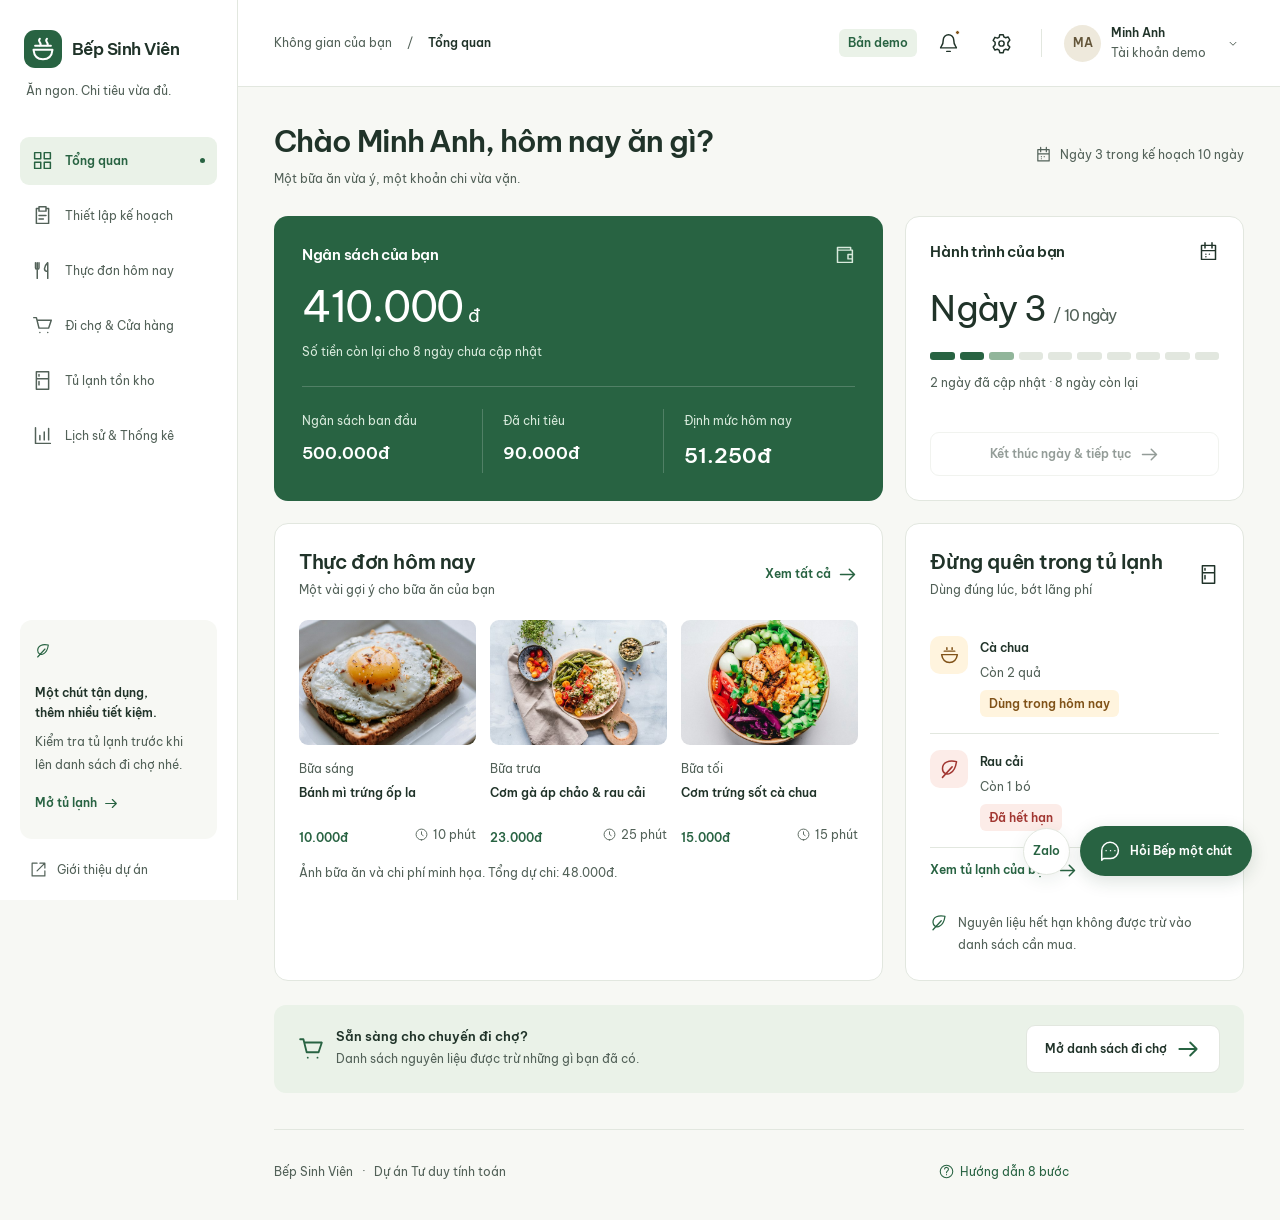
==== dashboard.html @ ee5feed2 "Add Bep Sinh Vien frontend demo" ====
<!doctype html>
<html lang="vi">
<head>
<meta charset="utf-8">
<meta name="viewport" content="width=device-width,initial-scale=1">
<meta name="description" content="Bản demo Bếp Sinh Viên — lập kế hoạch ăn uống, theo dõi ngân sách và tận dụng nguyên liệu.">
<title>Tổng quan · Bếp Sinh Viên</title>
<link rel="icon" href="assets/favicon.svg" type="image/svg+xml">
<link rel="stylesheet" href="css/style.css">
<link rel="stylesheet" href="css/dashboard.css">
<link rel="stylesheet" href="css/chatbot.css">
<script defer src="js/demo-data.js">
</script>
<script defer src="js/app.js">
</script>
<script defer src="js/planner-ui.js">
</script>
<script defer src="js/chatbot-ui.js">
</script>
</head>
<body>
<a class="skip-link" href="#main">Bỏ qua menu, tới nội dung</a>
<div class="sidebar-overlay" id="sidebar-overlay" hidden>
</div>
<aside class="sidebar" id="sidebar" aria-label="Điều hướng chính">
<a class="brand" href="index.html">
<img src="assets/favicon.svg" alt="">Bếp Sinh Viên</a>
<p class="sidebar-caption">Ăn ngon. Chi tiêu vừa đủ.</p>
<nav id="main-nav">
</nav>
<div class="sidebar-bottom">
<div class="sidebar-tip">
<span data-icon="leaf">
</span>
<strong>Một chút tận dụng,<br>thêm nhiều tiết kiệm.</strong>
<p>Kiểm tra tủ lạnh trước khi lên danh sách đi chợ nhé.</p>
<button class="text-btn" data-go="fridge">Mở tủ lạnh <span data-icon="arrow">
</span>
</button>
</div>
<a class="sidebar-home" href="index.html">
<span data-icon="external">
</span> Giới thiệu dự án</a>
</div>
</aside>
<div class="app-shell">
<header class="topbar">
<div class="row">
<button class="icon-btn mobile-menu" id="menu-toggle" aria-label="Mở menu" aria-controls="sidebar" aria-expanded="false">
<span data-icon="menu">
</span>
</button>
<span class="breadcrumb">Không gian của bạn <span>/</span>
<strong id="breadcrumb-current">Tổng quan</strong>
</span>
</div>
<div class="header-actions">
<span class="badge demo-badge">Bản demo</span>
<button class="icon-btn notification-button" id="notifications-btn" aria-label="Thông báo" aria-expanded="false" aria-controls="notifications">
<span data-icon="bell">
</span>
<i id="notification-dot">
</i>
</button>
<button class="icon-btn" data-drawer="settings" aria-label="Cài đặt">
<span data-icon="settings">
</span>
</button>
<span class="header-divider">
</span>
<button class="account-button" data-drawer="profile" aria-label="Tài khoản cá nhân">
<span class="avatar" id="header-avatar">MA</span>
<span class="account-label">
<strong id="header-name">Minh Anh</strong>
<small>Tài khoản demo</small>
</span>
<span data-icon="chevron">
</span>
</button>
</div>
<section class="notification-popover" id="notifications" aria-label="Thông báo" hidden>
</section>
</header>
<main id="main" class="main-content" tabindex="-1">
<div id="view">
</div>
<footer class="app-footer">
<span>Bếp Sinh Viên <span class="footer-dot">·</span> Dự án Tư duy tính toán</span>
<button class="text-btn" data-drawer="guide">
<span data-icon="help">
</span> Hướng dẫn 8 bước</button>
</footer>
</main>
</div>
<div class="floating-tools">
<button class="support-button" id="support-btn" aria-label="Hỗ trợ Zalo">Zalo</button>
<button class="assistant-button" id="chat-toggle" aria-expanded="false" aria-controls="chat-panel">
<span data-icon="chat">
</span>
<span>Hỏi Bếp một chút</span>
</button>
</div>
<section class="chat-panel" id="chat-panel" hidden aria-label="Trợ lý Bếp Sinh Viên">
<header>
<div class="row">
<span class="chat-avatar" data-icon="chef">
</span>
<div>
<strong>Bếp ở đây!</strong>
<small>Phản hồi mẫu · Chưa kết nối AI</small>
</div>
</div>
<button class="icon-btn" id="chat-close" aria-label="Đóng trợ lý">
<span data-icon="close">
</span>
</button>
</header>
<div class="chat-messages" id="chat-messages" role="log" aria-live="polite">
<div class="message assistant">Chào bạn! Muốn tận dụng nguyên liệu hay lên ý tưởng cho bữa tối? Chọn một câu hỏi để xem thử nhé.</div>
</div>
<div class="chat-suggestions">
<button data-chat="Tủ lạnh còn gì nấu nhanh?">Tủ lạnh còn gì nấu nhanh?</button>
<button data-chat="Thay thịt gà bằng gì?">Thay thịt gà bằng gì?</button>
<button data-chat="Hôm nay tôi chi 48.000đ">Nhập nhanh chi tiêu</button>
</div>
<form id="chat-form">
<label class="sr-only" for="chat-input">Tin nhắn</label>
<input id="chat-input" maxlength="500" placeholder="Nhắn với Bếp…" required autocomplete="off">
<button class="icon-btn" aria-label="Gửi tin nhắn">
<span data-icon="send">
</span>
</button>
</form>
</section>
<dialog id="drawer" class="drawer">
<header>
<h2 id="drawer-title">
</h2>
<button class="icon-btn" id="drawer-close" aria-label="Đóng bảng">
<span data-icon="close">
</span>
</button>
</header>
<div id="drawer-content">
</div>
</dialog>
<dialog id="confirm-dialog" class="confirm-dialog">
<h2 id="confirm-title">Xác nhận thao tác</h2>
<p id="confirm-message">
</p>
<div class="actions">
<button class="btn" id="confirm-cancel">Hủy</button>
<button class="btn primary" id="confirm-ok">Xác nhận</button>
</div>
</dialog>
<div id="toast" class="toast" role="status" hidden>
</div>
<noscript>
<p class="hint">Bật JavaScript để chuyển mục và thử các tương tác demo.</p>
</noscript>
</body>
</html>
---- css/style.css ----
@font-face{
  font-family:Be Vietnam Pro;
  src:url('../assets/fonts/BeVietnamPro-Regular.ttf') format('truetype');
  font-weight:400;
  font-style:normal;
  font-display:swap}
  @font-face{
    font-family:Be Vietnam Pro;
    src:url('../assets/fonts/BeVietnamPro-SemiBold.ttf') format('truetype');
    font-weight:500 900;
    font-style:normal;
    font-display:swap}
    :root{
      --bg:#f7f8f4;
      --surface:#fff;
      --text:#203329;
      --muted:#526158;
      --green:#286342;
      --green-hover:#1d4b31;
      --soft:#eaf2e8;
      --line:#e2e7df;
      --amber:#805218;
      --amber-bg:#fff4de;
      --red:#a13631;
      --red-bg:#fcece8;
      --radius:14px;
      --shadow:0 12px 36px #163b2414;
      color-scheme:light}
      [data-theme=dark]{
        --bg:#142019;
        --surface:#1d2c22;
        --text:#f0f5ee;
        --muted:#b4c6b7;
        --green:#9acda6;
        --green-hover:#b4dfbd;
        --soft:#2b4130;
        --line:#3b5040;
        --amber:#f1cf8c;
        --amber-bg:#493b23;
        --red:#f5b7b0;
        --red-bg:#4e2b29;
        color-scheme:dark}
        *{
          box-sizing:border-box}
          html{
            scroll-behavior:smooth;
            scroll-padding-top:90px}
            body{
              margin:0;
              font-family:'Be Vietnam Pro','Segoe UI',sans-serif;
              font-size:14px;
              line-height:1.65;
              background:var(--bg);
              color:var(--text)}
              button,input,select,textarea{
                font:inherit}
                button,a,input,select,textarea{
                  -webkit-tap-highlight-color:transparent}
                  button,a{
                    touch-action:manipulation}
                    button{
                      cursor:pointer}
                      button:disabled{
                        opacity:.48;
                        cursor:not-allowed}
                        a{
                          color:var(--green);
                          text-underline-offset:4px}
                          button{
                            color:inherit}
                            img{
                              display:block;
                              max-width:100%;
                              object-fit:cover}
                              h1,h2,h3,p{
                                margin:0}
                                h1,h2,h3{
                                  line-height:1.35;
                                  text-wrap:balance}
                                  h1{
                                    font-size:30px;
                                    letter-spacing:-.035em;
                                    font-weight:650}
                                    h2{
                                      font-size:20px;
                                      letter-spacing:-.02em;
                                      font-weight:650}
                                      h3{
                                        font-size:16px;
                                        font-weight:600}
                                        p{
                                          color:var(--muted)}
                                          small{
                                            font-size:12px;
                                            color:var(--muted)}
                                            strong,b{
                                              font-weight:650}
                                              .muted{
                                                color:var(--muted)}
                                                .green{
                                                  color:var(--green)}
                                                  .number{
                                                    font-variant-numeric:tabular-nums}
                                                    ::selection{
                                                      background:var(--green);
                                                      color:var(--bg)}
                                                      :focus-visible{
                                                        outline:3px solid var(--green);
                                                        outline-offset:4px}
                                                        input,textarea{
                                                          caret-color:var(--green)}
                                                          ::-webkit-scrollbar{
                                                            width:8px;
                                                            height:8px}
                                                            ::-webkit-scrollbar-thumb{
                                                              background:#a3b4a5;
                                                              border-radius:8px}
                                                              ::-webkit-scrollbar-track{
                                                                background:var(--bg)}
                                                                [hidden]{
                                                                  display:none!important}
                                                                  .icon{
                                                                    width:21px;
                                                                    height:21px;
                                                                    fill:none;
                                                                    stroke:currentColor;
                                                                    stroke-width:1.7;
                                                                    stroke-linecap:round;
                                                                    stroke-linejoin:round;
                                                                    flex-shrink:0}
                                                                    .btn{
                                                                      display:inline-flex;
                                                                      align-items:center;
                                                                      justify-content:center;
                                                                      gap:8px;
                                                                      min-height:44px;
                                                                      padding:10px 18px;
                                                                      border-radius:9px;
                                                                      border:1px solid var(--line);
                                                                      background:var(--surface);
                                                                      color:var(--text);
                                                                      text-decoration:none;
                                                                      font-weight:550;
                                                                      line-height:1.5}
                                                                      .btn:hover{
                                                                        background:var(--soft);
                                                                        border-color:var(--green)}
                                                                        .btn.primary{
                                                                          background:var(--green);
                                                                          color:var(--surface);
                                                                          border-color:var(--green)}
                                                                          [data-theme=dark] .btn.primary{
                                                                            color:#142019}
                                                                            .btn.primary:hover{
                                                                              background:var(--green-hover)}
                                                                              .btn.subtle{
                                                                                background:var(--soft);
                                                                                color:var(--green);
                                                                                border-color:transparent}
                                                                                .btn.small{
                                                                                  padding:7px 12px;
                                                                                  font-size:12px}
                                                                                  .btn.danger{
                                                                                    color:var(--red)}
                                                                                    .icon-btn{
                                                                                      width:44px;
                                                                                      height:44px;
                                                                                      border:0;
                                                                                      border-radius:10px;
                                                                                      background:transparent;
                                                                                      display:inline-flex;
                                                                                      align-items:center;
                                                                                      justify-content:center;
                                                                                      flex-shrink:0}
                                                                                      .icon-btn:hover{
                                                                                        background:var(--soft)}
                                                                                        .text-btn{
                                                                                          background:none;
                                                                                          border:0;
                                                                                          padding:8px 0;
                                                                                          color:var(--green);
                                                                                          text-decoration:none;
                                                                                          font-weight:600;
                                                                                          display:inline-flex;
                                                                                          align-items:center;
                                                                                          gap:6px;
                                                                                          min-height:44px}
                                                                                          .row{
                                                                                            display:flex;
                                                                                            align-items:center;
                                                                                            gap:12px}
                                                                                            .between{
                                                                                              justify-content:space-between}
                                                                                              .wrap{
                                                                                                flex-wrap:wrap}
                                                                                                .stack{
                                                                                                  display:grid;
                                                                                                  gap:20px}
                                                                                                  .actions{
                                                                                                    display:flex;
                                                                                                    align-items:center;
                                                                                                    gap:10px;
                                                                                                    flex-wrap:wrap}
                                                                                                    .badge{
                                                                                                      display:inline-flex;
                                                                                                      align-items:center;
                                                                                                      gap:5px;
                                                                                                      padding:4px 9px;
                                                                                                      border-radius:6px;
                                                                                                      background:var(--soft);
                                                                                                      color:var(--green);
                                                                                                      font-size:12px;
                                                                                                      font-weight:550;
                                                                                                      line-height:1.6}
                                                                                                      .badge.warn{
                                                                                                        background:var(--amber-bg);
                                                                                                        color:var(--amber)}
                                                                                                        .badge.danger{
                                                                                                          background:var(--red-bg);
                                                                                                          color:var(--red)}
                                                                                                          .badge.neutral{
                                                                                                            background:var(--bg);
                                                                                                            color:var(--muted)}
                                                                                                            .brand{
                                                                                                              display:inline-flex;
                                                                                                              align-items:center;
                                                                                                              gap:10px;
                                                                                                              color:var(--text);
                                                                                                              text-decoration:none;
                                                                                                              font-size:18px;
                                                                                                              font-weight:700;
                                                                                                              letter-spacing:-.03em}
                                                                                                              .brand img{
                                                                                                                width:38px;
                                                                                                                height:38px}
                                                                                                                .panel{
                                                                                                                  background:var(--surface);
                                                                                                                  border:1px solid var(--line);
                                                                                                                  border-radius:var(--radius);
                                                                                                                  padding:24px}
                                                                                                                  .panel-head{
                                                                                                                    display:flex;
                                                                                                                    justify-content:space-between;
                                                                                                                    align-items:center;
                                                                                                                    gap:16px;
                                                                                                                    margin-bottom:20px}
                                                                                                                    .panel-head p{
                                                                                                                      font-size:12px;
                                                                                                                      margin-top:5px}
                                                                                                                      .field{
                                                                                                                        display:grid;
                                                                                                                        gap:7px;
                                                                                                                        font-weight:550;
                                                                                                                        font-size:13px}
                                                                                                                        .field input,.field select,.field textarea{
                                                                                                                          width:100%;
                                                                                                                          min-height:46px;
                                                                                                                          border:1px solid var(--line);
                                                                                                                          border-radius:8px;
                                                                                                                          padding:10px 12px;
                                                                                                                          background:var(--surface);
                                                                                                                          color:var(--text);
                                                                                                                          font-weight:400}
                                                                                                                          .field textarea{
                                                                                                                            min-height:90px;
                                                                                                                            resize:vertical}
                                                                                                                            .field input::placeholder,.field textarea::placeholder{
                                                                                                                              color:var(--muted);
                                                                                                                              opacity:1}
                                                                                                                              .field input:focus,.field select:focus{
                                                                                                                                border-color:var(--green)}
                                                                                                                                .field small{
                                                                                                                                  font-weight:400}
                                                                                                                                  .form-grid{
                                                                                                                                    display:grid;
                                                                                                                                    grid-template-columns:1fr 1fr;
                                                                                                                                    gap:20px}
                                                                                                                                    .form-error{
                                                                                                                                      color:var(--red);
                                                                                                                                      min-height:24px;
                                                                                                                                      font-size:13px;
                                                                                                                                      margin-top:12px}
                                                                                                                                      .hint{
                                                                                                                                        padding:14px 16px;
                                                                                                                                        border-radius:9px;
                                                                                                                                        background:var(--soft);
                                                                                                                                        color:var(--green);
                                                                                                                                        font-size:13px}
                                                                                                                                        .hint.warn{
                                                                                                                                          background:var(--amber-bg);
                                                                                                                                          color:var(--amber)}
                                                                                                                                          .chip{
                                                                                                                                            display:inline-flex;
                                                                                                                                            align-items:center;
                                                                                                                                            gap:8px;
                                                                                                                                            border:1px solid var(--line);
                                                                                                                                            border-radius:8px;
                                                                                                                                            padding:9px 12px;
                                                                                                                                            cursor:pointer;
                                                                                                                                            font-size:13px;
                                                                                                                                            min-height:44px}
                                                                                                                                            .chip:has(input:checked){
                                                                                                                                              background:var(--soft);
                                                                                                                                              border-color:var(--green);
                                                                                                                                              color:var(--green)}
                                                                                                                                              input[type=checkbox],input[type=radio]{
                                                                                                                                                accent-color:var(--green);
                                                                                                                                                width:17px;
                                                                                                                                                height:17px;
                                                                                                                                                flex-shrink:0}
                                                                                                                                                .table-wrap{
                                                                                                                                                  overflow:auto}
                                                                                                                                                  table{
                                                                                                                                                    border-collapse:collapse;
                                                                                                                                                    width:100%;
                                                                                                                                                    text-align:left;
                                                                                                                                                    white-space:nowrap;
                                                                                                                                                    font-size:13px}
                                                                                                                                                    th{
                                                                                                                                                      font-size:12px;
                                                                                                                                                      text-transform:uppercase;
                                                                                                                                                      letter-spacing:.03em;
                                                                                                                                                      color:var(--muted);
                                                                                                                                                      font-weight:550;
                                                                                                                                                      background:var(--bg)}
                                                                                                                                                      th,td{
                                                                                                                                                        padding:15px 12px;
                                                                                                                                                        border-bottom:1px solid var(--line)}
                                                                                                                                                        td:first-child,th:first-child{
                                                                                                                                                          padding-left:16px}
                                                                                                                                                          tbody tr:last-child td{
                                                                                                                                                            border-bottom:0}
                                                                                                                                                            .empty{
                                                                                                                                                              text-align:center;
                                                                                                                                                              padding:36px 20px}
                                                                                                                                                              .empty .icon{
                                                                                                                                                                width:36px;
                                                                                                                                                                height:36px;
                                                                                                                                                                color:var(--muted);
                                                                                                                                                                margin-bottom:12px}
                                                                                                                                                                .empty p{
                                                                                                                                                                  margin-top:8px}
                                                                                                                                                                  .skip-link{
                                                                                                                                                                    position:absolute;
                                                                                                                                                                    left:10px;
                                                                                                                                                                    top:-100px;
                                                                                                                                                                    z-index:100;
                                                                                                                                                                    background:var(--surface);
                                                                                                                                                                    padding:12px}
                                                                                                                                                                    .skip-link:focus{
                                                                                                                                                                      top:10px}
                                                                                                                                                                      .toast{
                                                                                                                                                                        position:fixed;
                                                                                                                                                                        bottom:26px;
                                                                                                                                                                        left:50%;
                                                                                                                                                                        transform:translateX(-50%);
                                                                                                                                                                        z-index:100;
                                                                                                                                                                        background:var(--text);
                                                                                                                                                                        color:var(--bg);
                                                                                                                                                                        padding:13px 20px;
                                                                                                                                                                        border-radius:10px;
                                                                                                                                                                        box-shadow:var(--shadow);
                                                                                                                                                                        max-width:min(90vw,540px);
                                                                                                                                                                        font-size:13px}
                                                                                                                                                                        .page-shell{
                                                                                                                                                                          max-width:1180px;
                                                                                                                                                                          margin:auto;
                                                                                                                                                                          padding:0 32px}
                                                                                                                                                                          .public-nav{
                                                                                                                                                                            height:90px;
                                                                                                                                                                            display:flex;
                                                                                                                                                                            align-items:center;
                                                                                                                                                                            justify-content:space-between;
                                                                                                                                                                            gap:24px}
                                                                                                                                                                            .public-nav nav{
                                                                                                                                                                              display:flex;
                                                                                                                                                                              gap:28px;
                                                                                                                                                                              align-items:center}
                                                                                                                                                                              .public-nav nav>a:not(.btn){
                                                                                                                                                                                color:var(--muted);
                                                                                                                                                                                text-decoration:none;
                                                                                                                                                                                font-size:13px}
                                                                                                                                                                                .hero{
                                                                                                                                                                                  display:grid;
                                                                                                                                                                                  grid-template-columns:1.05fr 1fr;
                                                                                                                                                                                  align-items:center;
                                                                                                                                                                                  gap:70px;
                                                                                                                                                                                  padding:65px 0 90px}
                                                                                                                                                                                  .hero h1{
                                                                                                                                                                                    font-size:60px;
                                                                                                                                                                                    line-height:1.17;
                                                                                                                                                                                    max-width:650px}
                                                                                                                                                                                    .hero h1 span{
                                                                                                                                                                                      color:var(--green)}
                                                                                                                                                                                      .hero p{
                                                                                                                                                                                        font-size:17px;
                                                                                                                                                                                        margin:24px 0 30px;
                                                                                                                                                                                        max-width:480px}
                                                                                                                                                                                        .hero-visual{
                                                                                                                                                                                          position:relative}
                                                                                                                                                                                          .hero-visual>img{
                                                                                                                                                                                            width:100%;
                                                                                                                                                                                            height:490px;
                                                                                                                                                                                            border-radius:150px 150px 20px 20px}
                                                                                                                                                                                            .hero-note{
                                                                                                                                                                                              position:absolute;
                                                                                                                                                                                              left:-30px;
                                                                                                                                                                                              bottom:32px;
                                                                                                                                                                                              background:var(--surface);
                                                                                                                                                                                              box-shadow:var(--shadow);
                                                                                                                                                                                              padding:20px 24px;
                                                                                                                                                                                              border-radius:12px}
                                                                                                                                                                                              .hero-note strong{
                                                                                                                                                                                                display:block;
                                                                                                                                                                                                font-size:25px}
                                                                                                                                                                                                .hero-foot{
                                                                                                                                                                                                  margin-top:20px;
                                                                                                                                                                                                  font-size:12px}
                                                                                                                                                                                                  .public-section{
                                                                                                                                                                                                    padding:64px 0;
                                                                                                                                                                                                    border-top:1px solid var(--line)}
                                                                                                                                                                                                    .public-section>h2{
                                                                                                                                                                                                      font-size:32px;
                                                                                                                                                                                                      max-width:600px;
                                                                                                                                                                                                      margin-bottom:18px}
                                                                                                                                                                                                      .feature-rows{
                                                                                                                                                                                                        display:grid;
                                                                                                                                                                                                        grid-template-columns:repeat(3,1fr);
                                                                                                                                                                                                        gap:44px;
                                                                                                                                                                                                        margin-top:38px}
                                                                                                                                                                                                        .feature-rows h3{
                                                                                                                                                                                                          margin-bottom:10px}
                                                                                                                                                                                                          .feature-rows .icon{
                                                                                                                                                                                                            color:var(--green);
                                                                                                                                                                                                            width:29px;
                                                                                                                                                                                                            height:29px;
                                                                                                                                                                                                            margin-bottom:18px}
                                                                                                                                                                                                            .public-footer{
                                                                                                                                                                                                              padding:30px 0 40px;
                                                                                                                                                                                                              display:flex;
                                                                                                                                                                                                              gap:20px;
                                                                                                                                                                                                              justify-content:space-between;
                                                                                                                                                                                                              font-size:12px;
                                                                                                                                                                                                              color:var(--muted);
                                                                                                                                                                                                              border-top:1px solid var(--line)}
                                                                                                                                                                                                              .login-layout{
                                                                                                                                                                                                                min-height:calc(100vh - 90px);
                                                                                                                                                                                                                display:grid;
                                                                                                                                                                                                                grid-template-columns:1fr 1fr;
                                                                                                                                                                                                                gap:90px;
                                                                                                                                                                                                                align-items:center;
                                                                                                                                                                                                                padding-bottom:60px}
                                                                                                                                                                                                                .login-story{
                                                                                                                                                                                                                  background:var(--soft);
                                                                                                                                                                                                                  padding:48px;
                                                                                                                                                                                                                  border-radius:18px;
                                                                                                                                                                                                                  position:relative;
                                                                                                                                                                                                                  overflow:hidden}
                                                                                                                                                                                                                  .login-story h1{
                                                                                                                                                                                                                    font-size:40px;
                                                                                                                                                                                                                    margin-bottom:20px}
                                                                                                                                                                                                                    .login-story>img{
                                                                                                                                                                                                                      width:100%;
                                                                                                                                                                                                                      height:270px;
                                                                                                                                                                                                                      border-radius:12px;
                                                                                                                                                                                                                      margin-top:30px}
                                                                                                                                                                                                                      .login-form{
                                                                                                                                                                                                                        max-width:420px;
                                                                                                                                                                                                                        width:100%;
                                                                                                                                                                                                                        justify-self:center}
                                                                                                                                                                                                                        .login-form h1{
                                                                                                                                                                                                                          font-size:28px;
                                                                                                                                                                                                                          margin-bottom:10px}
                                                                                                                                                                                                                          .login-form form{
                                                                                                                                                                                                                            display:grid;
                                                                                                                                                                                                                            gap:18px;
                                                                                                                                                                                                                            margin-top:24px}
                                                                                                                                                                                                                            .login-form .btn{
                                                                                                                                                                                                                              width:100%}
                                                                                                                                                                                                                              .segmented{
                                                                                                                                                                                                                                display:flex;
                                                                                                                                                                                                                                background:var(--bg);
                                                                                                                                                                                                                                padding:4px;
                                                                                                                                                                                                                                border:1px solid var(--line);
                                                                                                                                                                                                                                border-radius:10px;
                                                                                                                                                                                                                                margin:24px 0}
                                                                                                                                                                                                                                .segmented button{
                                                                                                                                                                                                                                  flex:1;
                                                                                                                                                                                                                                  min-height:42px;
                                                                                                                                                                                                                                  background:none;
                                                                                                                                                                                                                                  border:0;
                                                                                                                                                                                                                                  border-radius:7px;
                                                                                                                                                                                                                                  color:var(--muted)}
                                                                                                                                                                                                                                  .segmented button.active{
                                                                                                                                                                                                                                    background:var(--surface);
                                                                                                                                                                                                                                    color:var(--green);
                                                                                                                                                                                                                                    font-weight:600}
                                                                                                                                                                                                                                    .divider{
                                                                                                                                                                                                                                      display:flex;
                                                                                                                                                                                                                                      align-items:center;
                                                                                                                                                                                                                                      gap:15px;
                                                                                                                                                                                                                                      color:var(--muted);
                                                                                                                                                                                                                                      font-size:12px;
                                                                                                                                                                                                                                      margin:20px 0}
                                                                                                                                                                                                                                      .divider:before,.divider:after{
                                                                                                                                                                                                                                        content:'';
                                                                                                                                                                                                                                        height:1px;
                                                                                                                                                                                                                                        background:var(--line);
                                                                                                                                                                                                                                        flex:1}
                                                                                                                                                                                                                                        .login-note{
                                                                                                                                                                                                                                          margin-top:20px;
                                                                                                                                                                                                                                          font-size:12px;
                                                                                                                                                                                                                                          text-align:center}
                                                                                                                                                                                                                                          .full{
                                                                                                                                                                                                                                            width:100%}
                                                                                                                                                                                                                                            .mt{
                                                                                                                                                                                                                                              margin-top:20px}
                                                                                                                                                                                                                                              .table-wrap{
                                                                                                                                                                                                                                                position:relative;
                                                                                                                                                                                                                                                min-width:0}
                                                                                                                                                                                                                                                @media(max-width:960px){
                                                                                                                                                                                                                                                  .hero{
                                                                                                                                                                                                                                                    gap:35px}
                                                                                                                                                                                                                                                    .hero h1{
                                                                                                                                                                                                                                                      font-size:44px}
                                                                                                                                                                                                                                                      .hero-visual>img{
                                                                                                                                                                                                                                                        height:420px}
                                                                                                                                                                                                                                                        .login-layout{
                                                                                                                                                                                                                                                          gap:40px}
                                                                                                                                                                                                                                                          .login-story{
                                                                                                                                                                                                                                                            padding:30px}
                                                                                                                                                                                                                                                            .login-story h1{
                                                                                                                                                                                                                                                              font-size:32px}
                                                                                                                                                                                                                                                            }
                                                                                                                                                                                                                                                            @media(max-width:650px){
                                                                                                                                                                                                                                                              body{
                                                                                                                                                                                                                                                                font-size:14px}
                                                                                                                                                                                                                                                                h1{
                                                                                                                                                                                                                                                                  font-size:26px}
                                                                                                                                                                                                                                                                  .page-shell{
                                                                                                                                                                                                                                                                    padding:0 20px}
                                                                                                                                                                                                                                                                    .public-nav{
                                                                                                                                                                                                                                                                      height:76px}
                                                                                                                                                                                                                                                                      .public-nav nav>a:not(.btn){
                                                                                                                                                                                                                                                                        display:none}
                                                                                                                                                                                                                                                                        .brand{
                                                                                                                                                                                                                                                                          font-size:16px}
                                                                                                                                                                                                                                                                          .brand img{
                                                                                                                                                                                                                                                                            width:32px;
                                                                                                                                                                                                                                                                            height:32px}
                                                                                                                                                                                                                                                                            .hero{
                                                                                                                                                                                                                                                                              grid-template-columns:1fr;
                                                                                                                                                                                                                                                                              padding:34px 0 50px;
                                                                                                                                                                                                                                                                              gap:35px}
                                                                                                                                                                                                                                                                              .hero h1{
                                                                                                                                                                                                                                                                                font-size:42px}
                                                                                                                                                                                                                                                                                .hero p{
                                                                                                                                                                                                                                                                                  font-size:15px}
                                                                                                                                                                                                                                                                                  .hero-visual>img{
                                                                                                                                                                                                                                                                                    height:310px;
                                                                                                                                                                                                                                                                                    border-radius:100px 100px 16px 16px}
                                                                                                                                                                                                                                                                                    .hero-note{
                                                                                                                                                                                                                                                                                      left:12px;
                                                                                                                                                                                                                                                                                      bottom:16px;
                                                                                                                                                                                                                                                                                      padding:14px 18px}
                                                                                                                                                                                                                                                                                      .feature-rows{
                                                                                                                                                                                                                                                                                        grid-template-columns:1fr;
                                                                                                                                                                                                                                                                                        gap:30px}
                                                                                                                                                                                                                                                                                        .public-section{
                                                                                                                                                                                                                                                                                          padding:40px 0}
                                                                                                                                                                                                                                                                                          .public-section>h2{
                                                                                                                                                                                                                                                                                            font-size:26px}
                                                                                                                                                                                                                                                                                            .public-footer{
                                                                                                                                                                                                                                                                                              flex-direction:column}
                                                                                                                                                                                                                                                                                              .login-layout{
                                                                                                                                                                                                                                                                                                grid-template-columns:1fr;
                                                                                                                                                                                                                                                                                                padding:30px 0 50px;
                                                                                                                                                                                                                                                                                                gap:32px}
                                                                                                                                                                                                                                                                                                .login-story{
                                                                                                                                                                                                                                                                                                  display:none}
                                                                                                                                                                                                                                                                                                  .form-grid{
                                                                                                                                                                                                                                                                                                    grid-template-columns:1fr;
                                                                                                                                                                                                                                                                                                    gap:16px}
                                                                                                                                                                                                                                                                                                    .panel{
                                                                                                                                                                                                                                                                                                      padding:18px}
                                                                                                                                                                                                                                                                                                      .panel-head{
                                                                                                                                                                                                                                                                                                        align-items:flex-start}
                                                                                                                                                                                                                                                                                                        .panel-head h2{
                                                                                                                                                                                                                                                                                                          font-size:18px}
                                                                                                                                                                                                                                                                                                        }
                                                                                                                                                                                                                                                                                                        @media(prefers-reduced-motion:reduce){
                                                                                                                                                                                                                                                                                                          html{
                                                                                                                                                                                                                                                                                                            scroll-behavior:auto}
                                                                                                                                                                                                                                                                                                            *,*:before,*:after{
                                                                                                                                                                                                                                                                                                              animation:none!important;
                                                                                                                                                                                                                                                                                                              transition:none!important}
                                                                                                                                                                                                                                                                                                            }
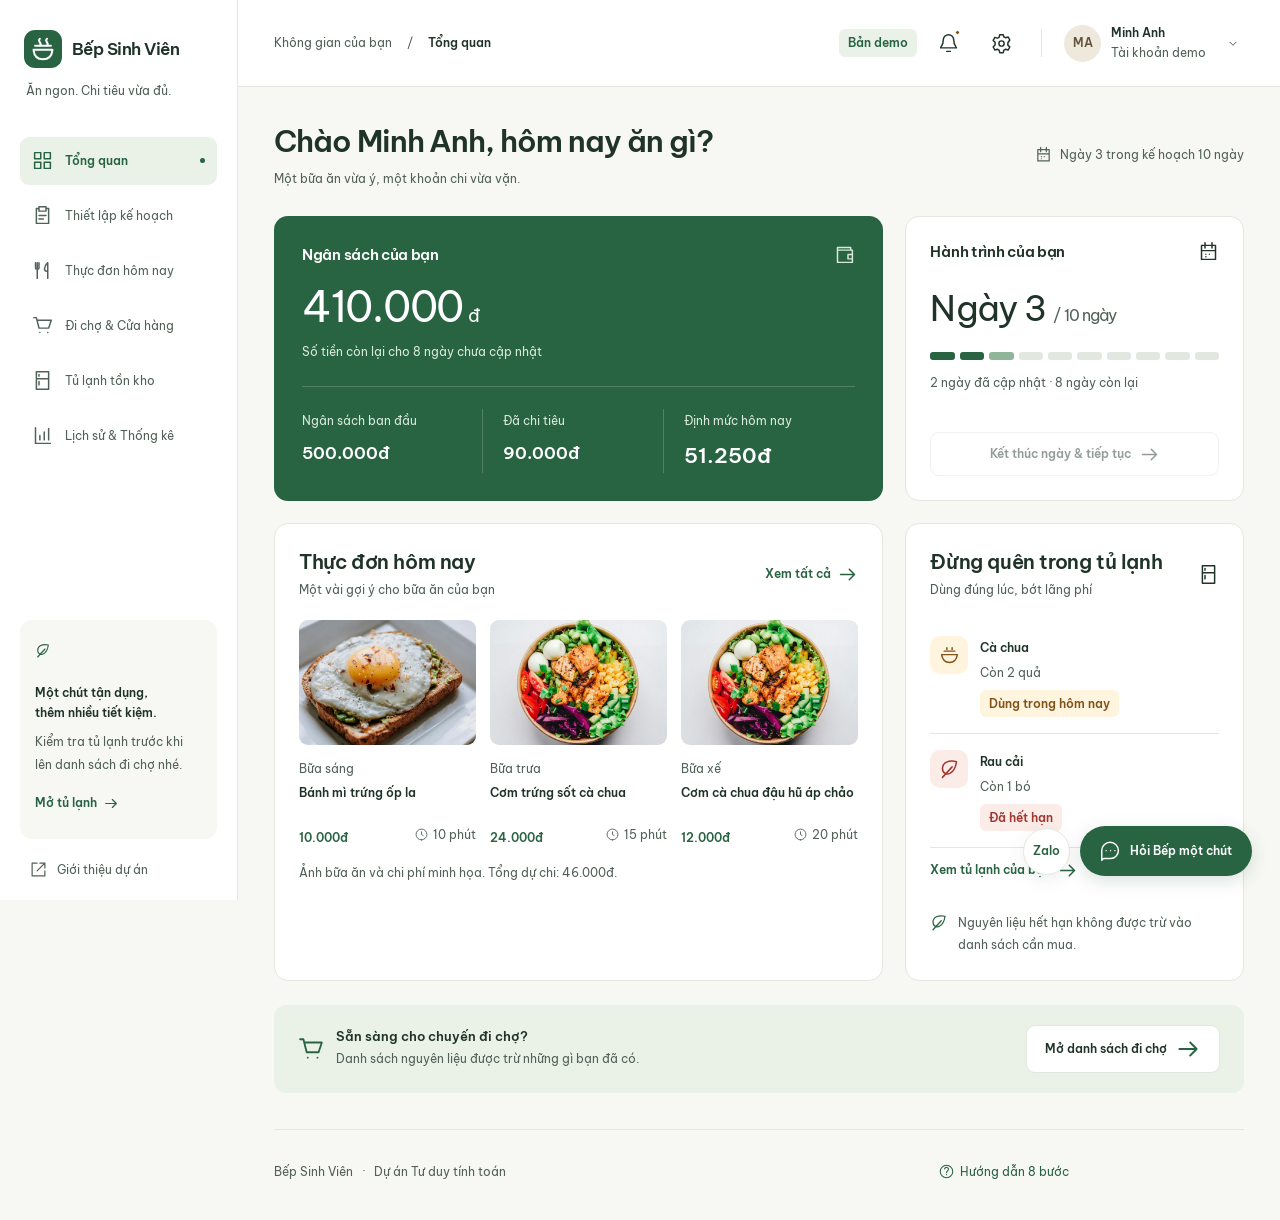
==== commit 82d4b8fe: "feat: cap nhat thiet lap ke hoach, thuc don da mon, uu tien tu lanh va xoay tua nguyen lieu" ====
--- a/dashboard.html
+++ b/dashboard.html
@@ -9,12 +9,15 @@
 <link rel="stylesheet" href="css/style.css">
 <link rel="stylesheet" href="css/dashboard.css">
 <link rel="stylesheet" href="css/chatbot.css">
+<link rel="stylesheet" href="css/menu.css">
 <script defer src="js/demo-data.js">
 </script>
+<script defer src="js/menu-planner.js"></script>
 <script defer src="js/app.js">
 </script>
 <script defer src="js/planner-ui.js">
 </script>
+<script defer src="js/menu-ui.js"></script>
 <script defer src="js/chatbot-ui.js">
 </script>
 </head>
--- a/css/menu.css
+++ b/css/menu.css
@@ -0,0 +1,822 @@
+/* Thiết lập kế hoạch & Thực đơn hôm nay theo mẫu chuẩn */
+
+/* Form thiết lập kế hoạch */
+.setup-plan-card {
+  padding: 24px;
+}
+.setup-plan-card .form-section {
+  margin-bottom: 24px;
+  padding-bottom: 20px;
+  border-bottom: 1px solid var(--line);
+}
+.setup-plan-card .form-section:last-child {
+  border-bottom: none;
+  margin-bottom: 0;
+  padding-bottom: 0;
+}
+.form-hint {
+  font-size: 13px;
+  color: var(--muted);
+  margin-bottom: 16px;
+  line-height: 1.5;
+}
+.two-cols {
+  display: grid;
+  grid-template-columns: 1fr 1fr;
+  gap: 16px;
+}
+.two-cols .field {
+  margin: 0;
+}
+.two-cols .field input {
+  font-size: 16px;
+  padding: 10px 14px;
+  border-radius: 10px;
+}
+.pill-title {
+  display: block;
+  font-size: 14px;
+  font-weight: 600;
+  color: var(--foreground);
+  margin-bottom: 10px;
+}
+.pill-group {
+  display: flex;
+  align-items: center;
+  gap: 10px;
+}
+.pill-group.wrap {
+  flex-wrap: wrap;
+}
+.pill-chip {
+  display: inline-flex;
+  align-items: center;
+  justify-content: center;
+  padding: 8px 18px;
+  border-radius: 999px;
+  border: 1.5px solid #d2dbd5;
+  background: var(--surface);
+  color: var(--foreground);
+  font-size: 14px;
+  font-weight: 500;
+  cursor: pointer;
+  transition: all 0.2s ease;
+  user-select: none;
+}
+.pill-chip input {
+  position: absolute;
+  opacity: 0;
+  width: 0;
+  height: 0;
+  pointer-events: none;
+}
+.pill-chip:hover {
+  border-color: #1b6342;
+  background: #f4f8f5;
+}
+.pill-chip.active {
+  background: #1b6342 !important;
+  border-color: #1b6342 !important;
+  color: #ffffff !important;
+  font-weight: 600;
+  box-shadow: 0 2px 6px rgba(27, 99, 66, 0.25);
+}
+.btn-start-plan {
+  padding: 12px 26px;
+  font-size: 15px;
+  font-weight: 600;
+}
+.plan-quickview-card {
+  padding: 24px;
+}
+.plan-quickview-card h2 {
+  font-size: 18px;
+  margin-bottom: 16px;
+}
+
+/* Tabs chuyển ngày: Ngày 1, Ngày 2... */
+.day-tabs-wrapper {
+  margin-bottom: 24px;
+  overflow-x: auto;
+  padding-bottom: 6px;
+  -webkit-overflow-scrolling: touch;
+}
+.day-tabs-list {
+  display: flex;
+  gap: 10px;
+  align-items: center;
+}
+.day-tab-btn {
+  padding: 8px 18px;
+  border-radius: 999px;
+  border: 1.5px solid transparent;
+  background: #eef2ef;
+  color: var(--foreground);
+  font-size: 14px;
+  font-weight: 600;
+  cursor: pointer;
+  white-space: nowrap;
+  transition: all 0.2s ease;
+}
+.day-tab-btn:hover {
+  background: #dfe7e1;
+}
+.day-tab-btn.active {
+  background: #1b6342;
+  color: #ffffff;
+  box-shadow: 0 2px 6px rgba(27, 99, 66, 0.25);
+}
+
+/* Header & Tóm tắt kế hoạch */
+.menu-header-group {
+  margin-bottom: 20px;
+}
+.menu-header-group h1 {
+  font-size: 26px;
+  font-weight: 700;
+}
+.menu-summary-text {
+  font-size: 14px;
+  color: var(--muted);
+  line-height: 1.6;
+  margin-top: 8px;
+}
+.menu-summary-text strong {
+  color: var(--foreground);
+}
+
+/* Alert Box ngân sách */
+.budget-alert-box {
+  padding: 14px 20px;
+  border-radius: 12px;
+  margin-bottom: 24px;
+  font-size: 14px;
+  line-height: 1.5;
+}
+.budget-alert-box.warning {
+  background-color: #fef9e7;
+  border: 1px solid #fce8b2;
+  color: #684c04;
+}
+.budget-alert-box.success {
+  background-color: #edf7ed;
+  border: 1px solid #c8e6c9;
+  color: #1b5e20;
+}
+.budget-alert-box p {
+  margin: 0;
+}
+
+/* 3 Thẻ thống kê */
+.menu-stats-row {
+  display: grid;
+  grid-template-columns: repeat(3, 1fr);
+  gap: 18px;
+  margin-bottom: 32px;
+}
+.stat-box {
+  background: var(--surface);
+  border: 1px solid var(--line);
+  border-radius: 14px;
+  padding: 20px;
+  display: flex;
+  flex-direction: column;
+}
+.stat-title {
+  font-size: 13px;
+  color: var(--muted);
+}
+.stat-number {
+  font-size: 26px;
+  font-weight: 700;
+  margin-top: 8px;
+  color: var(--foreground);
+}
+.stat-number.over-budget {
+  color: #1b6342;
+}
+.stat-number.on-budget {
+  color: #1b6342;
+}
+.stat-footnote {
+  font-size: 12px;
+  color: var(--muted);
+  margin-top: 4px;
+}
+
+/* Tiêu chí thông minh: Tủ lạnh, xoay tua, nhiều món */
+.smart-criteria-strip {
+  display: grid;
+  grid-template-columns: repeat(auto-fit, minmax(280px, 1fr));
+  gap: 12px;
+  margin-bottom: 24px;
+}
+.criteria-pill {
+  display: flex;
+  align-items: center;
+  gap: 10px;
+  background: #f2f8f4;
+  border: 1px solid #cde3d4;
+  border-radius: 12px;
+  padding: 10px 14px;
+  font-size: 13px;
+  color: #244b34;
+  line-height: 1.4;
+}
+.criteria-pill .icon {
+  width: 20px;
+  height: 20px;
+  color: #1b6342;
+  flex-shrink: 0;
+}
+.criteria-pill strong {
+  color: #113824;
+}
+
+/* Thẻ trạng thái nguyên liệu tủ lạnh & mua thêm */
+.dish-stock-badge {
+  display: inline-flex;
+  align-items: center;
+  gap: 6px;
+  font-size: 12px;
+  font-weight: 500;
+  padding: 4px 10px;
+  border-radius: 6px;
+  margin-top: 6px;
+  width: fit-content;
+}
+.dish-stock-badge .icon {
+  width: 14px;
+  height: 14px;
+  flex-shrink: 0;
+}
+.dish-stock-badge.in-stock {
+  background: #eaf5ed;
+  color: #1b6342;
+  border: 1px solid #bce1c9;
+}
+.dish-stock-badge.partial-stock {
+  background: #fdf8e6;
+  color: #8a6508;
+  border: 1px solid #f9e7a8;
+}
+.dish-stock-badge.need-buy {
+  background: #f4f5f5;
+  color: #555e58;
+  border: 1px solid #dcdee0;
+}
+
+/* Món ăn trong ngày - Hỗ trợ nhiều món */
+.daily-menu-section {
+  margin-bottom: 36px;
+}
+.daily-meal-cards-stack {
+  display: flex;
+  flex-direction: column;
+  gap: 16px;
+  margin-top: 18px;
+}
+.meal-block {
+  background: var(--surface);
+  border: 1.5px solid var(--line);
+  border-radius: 14px;
+  padding: 18px 20px;
+  transition: all 0.2s ease;
+}
+.meal-block.is-active {
+  border-color: #1b6342;
+  box-shadow: 0 0 0 1px #1b6342;
+}
+.meal-block-header {
+  display: flex;
+  justify-content: space-between;
+  align-items: center;
+  flex-wrap: wrap;
+  gap: 12px;
+  padding-bottom: 14px;
+  border-bottom: 1px dashed var(--line);
+  margin-bottom: 14px;
+}
+.meal-block-title {
+  display: flex;
+  align-items: center;
+  gap: 10px;
+  flex-wrap: wrap;
+}
+.meal-badge {
+  font-size: 15px;
+  font-weight: 700;
+  color: #113824;
+  background: #eaf5ed;
+  padding: 4px 14px;
+  border-radius: 999px;
+}
+.meal-cost-badge {
+  font-size: 17px;
+  font-weight: 700;
+  color: #1b6342;
+}
+.meal-dish-count {
+  font-size: 13px;
+  color: var(--muted);
+}
+.btn-add-more {
+  display: inline-flex;
+  align-items: center;
+  gap: 6px;
+  font-weight: 600;
+}
+
+.meal-dishes-sublist {
+  display: flex;
+  flex-direction: column;
+  gap: 10px;
+}
+.empty-meal-hint {
+  font-size: 13px;
+  color: var(--muted);
+  font-style: italic;
+  padding: 12px;
+  background: #f9fbf9;
+  border-radius: 8px;
+  border: 1px dashed var(--line);
+}
+.subdish-item {
+  display: flex;
+  justify-content: space-between;
+  align-items: center;
+  gap: 16px;
+  padding: 12px 16px;
+  background: #fbfdfb;
+  border: 1px solid #e3eae5;
+  border-radius: 10px;
+  transition: background 0.15s ease, border-color 0.15s ease;
+}
+.subdish-item:hover {
+  background: #f4f8f5;
+  border-color: #bcd4c4;
+}
+.subdish-main-info {
+  flex: 1;
+  min-width: 0;
+}
+.subdish-name-line {
+  display: flex;
+  align-items: baseline;
+  gap: 10px;
+  flex-wrap: wrap;
+}
+.subdish-name {
+  font-size: 15px;
+  font-weight: 700;
+  color: var(--foreground);
+}
+.subdish-tag {
+  font-size: 11px;
+  font-weight: 600;
+  color: #1b6342;
+  background: #e8f5ed;
+  padding: 2px 8px;
+  border-radius: 999px;
+}
+.subdish-price {
+  font-size: 14px;
+  font-weight: 700;
+  color: #1b6342;
+}
+.subdish-ingredients {
+  font-size: 12px;
+  color: var(--muted);
+  margin: 4px 0 2px;
+  line-height: 1.4;
+}
+.subdish-controls {
+  display: flex;
+  align-items: center;
+  gap: 8px;
+  flex-shrink: 0;
+}
+.subdish-controls .danger {
+  color: #b71c1c;
+}
+.subdish-controls .danger:hover {
+  color: #d32f2f;
+  background: #ffebee;
+}
+
+/* Tương thích ngược kiểu cũ */
+.daily-meal-detail-list {
+  display: flex;
+  flex-direction: column;
+  gap: 14px;
+  margin-top: 16px;
+}
+.meal-detail-item {
+  background: var(--surface);
+  border: 1px solid var(--line);
+  border-radius: 14px;
+  padding: 20px;
+  transition: border-color 0.2s ease;
+}
+.meal-detail-item.is-active {
+  border-color: #1b6342;
+  box-shadow: 0 0 0 1px #1b6342;
+}
+.meal-detail-top {
+  display: flex;
+  justify-content: space-between;
+  align-items: baseline;
+  gap: 16px;
+}
+.meal-title-group {
+  display: flex;
+  align-items: baseline;
+  gap: 8px;
+  flex-wrap: wrap;
+}
+.meal-period-tag {
+  font-size: 15px;
+  font-weight: 600;
+  color: var(--foreground);
+}
+.meal-dish-name {
+  font-size: 16px;
+  font-weight: 700;
+  color: var(--foreground);
+}
+.meal-price {
+  font-size: 16px;
+  font-weight: 700;
+  color: var(--foreground);
+  flex-shrink: 0;
+}
+.meal-ingredients-line {
+  font-size: 13px;
+  color: var(--muted);
+  margin: 6px 0 14px;
+  line-height: 1.5;
+}
+.meal-action-row {
+  display: flex;
+  align-items: center;
+  gap: 12px;
+}
+
+/* Dòng xác nhận đề xuất & Thay thế bữa ăn */
+.menu-decision-bar {
+  display: flex;
+  align-items: center;
+  gap: 14px;
+  margin-top: 24px;
+  flex-wrap: wrap;
+}
+.btn-confirm-plan {
+  padding: 10px 22px;
+  font-weight: 600;
+}
+.btn-swap-plan {
+  padding: 10px 20px;
+}
+
+/* Điểm chuyển giao tới Form Đăng nhập hoặc Đăng ký (Tự đề xuất) */
+.handoff-cta-banner {
+  margin: 36px 0;
+  background: linear-gradient(135deg, #eaf5ed 0%, #f6faf7 100%);
+  border: 1.5px solid #c0dfcc;
+  border-radius: 16px;
+  padding: 26px;
+}
+.handoff-cta-inner {
+  display: flex;
+  align-items: center;
+  gap: 24px;
+  flex-wrap: wrap;
+}
+.handoff-icon-wrap {
+  width: 56px;
+  height: 56px;
+  border-radius: 50%;
+  background: #1b6342;
+  color: #fff;
+  display: flex;
+  align-items: center;
+  justify-content: center;
+  flex-shrink: 0;
+}
+.handoff-icon-wrap .icon {
+  width: 28px;
+  height: 28px;
+}
+.handoff-copy {
+  flex: 1;
+  min-width: 260px;
+}
+.handoff-copy .badge {
+  background: #1b6342;
+  color: #fff;
+  font-size: 11px;
+  margin-bottom: 6px;
+}
+.handoff-copy h3 {
+  font-size: 18px;
+  font-weight: 700;
+  color: #113824;
+  margin-bottom: 6px;
+}
+.handoff-copy p {
+  font-size: 13px;
+  color: #2c4d39;
+  line-height: 1.5;
+  margin: 0;
+}
+.handoff-cta-buttons {
+  display: flex;
+  flex-direction: column;
+  gap: 8px;
+  flex-shrink: 0;
+}
+.handoff-cta-buttons .btn {
+  text-align: center;
+  white-space: nowrap;
+}
+
+/* Đề xuất bữa tối đơn giản */
+.simple-dinner-section {
+  margin: 40px 0;
+}
+.simple-dinner-grid {
+  display: grid;
+  grid-template-columns: repeat(4, 1fr);
+  gap: 18px;
+  margin-top: 18px;
+}
+.dinner-food-card {
+  background: var(--surface);
+  border: 1px solid var(--line);
+  border-radius: 14px;
+  overflow: hidden;
+  display: flex;
+  flex-direction: column;
+  transition: transform 0.2s ease, box-shadow 0.2s ease;
+}
+.dinner-food-card:hover {
+  transform: translateY(-2px);
+  box-shadow: 0 4px 14px rgba(0,0,0,0.06);
+}
+.dinner-thumb-container {
+  position: relative;
+  width: 100%;
+  height: 150px;
+  background: #eef2ef;
+}
+.dinner-thumb-container img {
+  width: 100%;
+  height: 100%;
+  object-fit: cover;
+}
+.dinner-price-tag {
+  position: absolute;
+  top: 10px;
+  right: 10px;
+  background: rgba(27, 99, 66, 0.92);
+  color: #fff;
+  padding: 4px 10px;
+  border-radius: 999px;
+  font-size: 12px;
+  font-weight: 700;
+  backdrop-filter: blur(4px);
+  box-shadow: 0 2px 6px rgba(0,0,0,0.2);
+}
+.dinner-card-content {
+  padding: 16px;
+  display: flex;
+  flex-direction: column;
+  flex: 1;
+}
+.dinner-dish-name {
+  font-size: 15px;
+  font-weight: 700;
+  line-height: 1.4;
+  margin-bottom: 6px;
+}
+.dinner-dish-desc {
+  font-size: 12px;
+  color: var(--muted);
+  line-height: 1.5;
+  margin: 0 0 12px 0;
+  flex: 1;
+}
+.dinner-meta-line {
+  display: flex;
+  justify-content: space-between;
+  align-items: center;
+  font-size: 12px;
+  color: var(--muted);
+  margin-bottom: 12px;
+  padding-top: 8px;
+  border-top: 1px dashed var(--line);
+}
+.dinner-meta-price {
+  color: #1b6342;
+  font-weight: 700;
+}
+.dinner-btn-row {
+  display: flex;
+  gap: 8px;
+}
+
+/* Thư viện món ăn */
+.menu-library {
+  margin-top: 44px;
+  scroll-margin-top: 30px;
+}
+.fridge-strip {
+  display: flex;
+  align-items: center;
+  gap: 14px;
+  padding: 20px;
+  border-radius: 12px;
+  background: var(--soft);
+}
+.fridge-strip > .icon {
+  flex-shrink: 0;
+  color: var(--green);
+}
+.fridge-strip strong {
+  font-size: 13px;
+}
+.fridge-strip p {
+  margin-top: 4px;
+  font-size: 12px;
+}
+.fridge-strip > .text-btn {
+  margin-left: auto;
+  flex-shrink: 0;
+  font-size: 12px;
+  min-height: 44px;
+}
+.catalog-toolbar {
+  display: flex;
+  align-items: flex-end;
+  flex-wrap: wrap;
+  gap: 16px;
+  margin: 24px 0 12px;
+}
+.search-dishes {
+  flex: 1;
+  min-width: 220px;
+  margin: 0;
+}
+.catalog-toolbar .chip {
+  min-height: 46px;
+}
+.catalog-header-bar {
+  display: flex;
+  justify-content: space-between;
+  align-items: center;
+  flex-wrap: wrap;
+  gap: 12px;
+  margin: 16px 0 12px;
+}
+.catalog-count {
+  font-size: 13px;
+  margin: 0;
+  color: var(--muted);
+}
+.category-filters {
+  display: flex;
+  gap: 8px;
+  flex-wrap: wrap;
+}
+.cat-pill {
+  font-size: 12px;
+  font-weight: 500;
+  padding: 5px 14px;
+  border-radius: 999px;
+  border: 1px solid #d2dbd5;
+  background: var(--surface);
+  color: var(--foreground);
+  cursor: pointer;
+  transition: all 0.2s ease;
+}
+.cat-pill:hover {
+  border-color: #1b6342;
+  background: #f4f8f5;
+}
+.cat-pill.active {
+  background: #1b6342;
+  color: #ffffff;
+  border-color: #1b6342;
+  font-weight: 600;
+  box-shadow: 0 2px 6px rgba(27, 99, 66, 0.25);
+}
+.dish-catalog {
+  display: grid;
+  grid-template-columns: repeat(2, minmax(0, 1fr));
+  gap: 0 28px;
+}
+.catalog-dish {
+  display: flex;
+  align-items: flex-start;
+  gap: 16px;
+  padding: 24px 0;
+  border-top: 1px solid var(--line);
+  min-width: 0;
+}
+.catalog-dish.already-added {
+  background: #fbfdfb;
+  border-left: 3px solid #1b6342;
+  padding-left: 12px;
+}
+.catalog-dish > img {
+  width: 96px;
+  height: 110px;
+  object-fit: cover;
+  border-radius: 10px;
+  flex-shrink: 0;
+}
+.catalog-dish-info {
+  min-width: 0;
+  flex: 1;
+}
+.catalog-dish h3 {
+  font-size: 16px;
+  line-height: 1.5;
+}
+.catalog-dish .dish-meta {
+  margin-top: 4px;
+  font-size: 13px;
+  color: #1b6342;
+  font-weight: 600;
+}
+.catalog-dish .dish-meta span {
+  color: var(--muted);
+  font-weight: 400;
+}
+.catalog-dish .dish-stock {
+  margin: 10px 0;
+}
+.catalog-dish .dish-stock p {
+  font-size: 12px;
+  line-height: 1.6;
+  margin: 4px 0;
+}
+.catalog-dish .btn,
+.catalog-dish .text-btn {
+  font-size: 12px;
+  min-height: 44px;
+}
+.catalog-empty {
+  text-align: center;
+  padding: 44px 20px;
+  background: var(--surface);
+  border: 1px dashed var(--line);
+  border-radius: 14px;
+}
+.catalog-empty > .icon {
+  color: var(--green);
+  margin-bottom: 16px;
+}
+.catalog-empty p {
+  max-width: 480px;
+  margin: 12px auto 20px;
+  font-size: 13px;
+}
+
+/* Responsive adjustments */
+@media (max-width: 1024px) {
+  .simple-dinner-grid {
+    grid-template-columns: repeat(2, 1fr);
+  }
+}
+@media (max-width: 768px) {
+  .two-cols {
+    grid-template-columns: 1fr;
+  }
+  .menu-stats-row {
+    grid-template-columns: 1fr;
+    gap: 12px;
+  }
+  .simple-dinner-grid {
+    grid-template-columns: 1fr;
+  }
+  .dish-catalog {
+    grid-template-columns: 1fr;
+  }
+  .handoff-cta-buttons {
+    width: 100%;
+  }
+  .handoff-cta-buttons .btn {
+    width: 100%;
+  }
+  .subdish-item {
+    flex-direction: column;
+    align-items: flex-start;
+    gap: 10px;
+  }
+  .subdish-controls {
+    width: 100%;
+    justify-content: flex-start;
+    flex-wrap: wrap;
+  }
+}
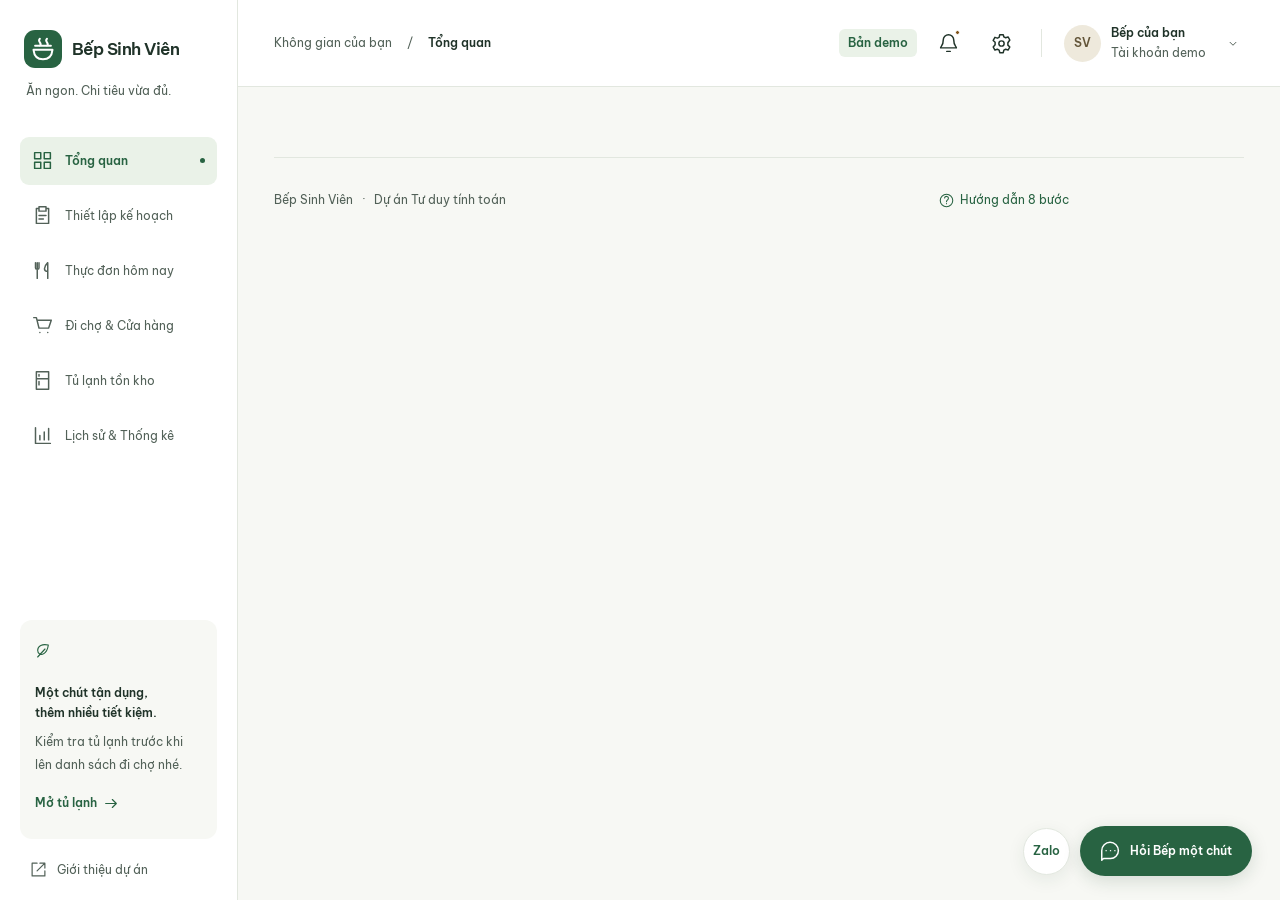
==== commit a03abd41: "Store demo accounts in a separate private SQLite database" ====
--- a/dashboard.html
+++ b/dashboard.html
@@ -13,6 +13,7 @@
 <script defer src="js/demo-data.js">
 </script>
 <script defer src="js/menu-planner.js"></script>
+<script defer src="js/demo-account.js"></script>
 <script defer src="js/app.js">
 </script>
 <script defer src="js/planner-ui.js">
@@ -72,9 +73,9 @@
 <span class="header-divider">
 </span>
 <button class="account-button" data-drawer="profile" aria-label="Tài khoản cá nhân">
-<span class="avatar" id="header-avatar">MA</span>
+<span class="avatar" id="header-avatar">…</span>
 <span class="account-label">
-<strong id="header-name">Minh Anh</strong>
+<strong id="header-name">Đang tải tài khoản</strong>
 <small>Tài khoản demo</small>
 </span>
 <span data-icon="chevron">
--- a/css/menu.css
+++ b/css/menu.css
@@ -765,6 +765,45 @@
 .catalog-dish .text-btn {
   font-size: 12px;
   min-height: 44px;
+}
+.btn-dish-toggle {
+  display: inline-flex;
+  align-items: center;
+  justify-content: center;
+  gap: 6px;
+  transition: all 0.2s ease;
+  cursor: pointer;
+}
+.btn-dish-toggle.is-added {
+  background: #eaf5ed !important;
+  color: #1b6342 !important;
+  border: 1.5px solid #a3d4b2 !important;
+  font-weight: 600;
+}
+.btn-dish-toggle.is-added .state-hover {
+  display: none;
+}
+.btn-dish-toggle.is-added .state-default {
+  display: inline-flex;
+  align-items: center;
+  gap: 6px;
+}
+.btn-dish-toggle.is-added:hover {
+  background: #fde8e8 !important;
+  color: #b71c1c !important;
+  border-color: #f5b7b7 !important;
+}
+.btn-dish-toggle.is-added:hover .state-default {
+  display: none;
+}
+.btn-dish-toggle.is-added:hover .state-hover {
+  display: inline-flex;
+  align-items: center;
+  gap: 6px;
+}
+.btn-dish-toggle.is-added:hover .state-hover .icon {
+  width: 14px;
+  height: 14px;
 }
 .catalog-empty {
   text-align: center;
